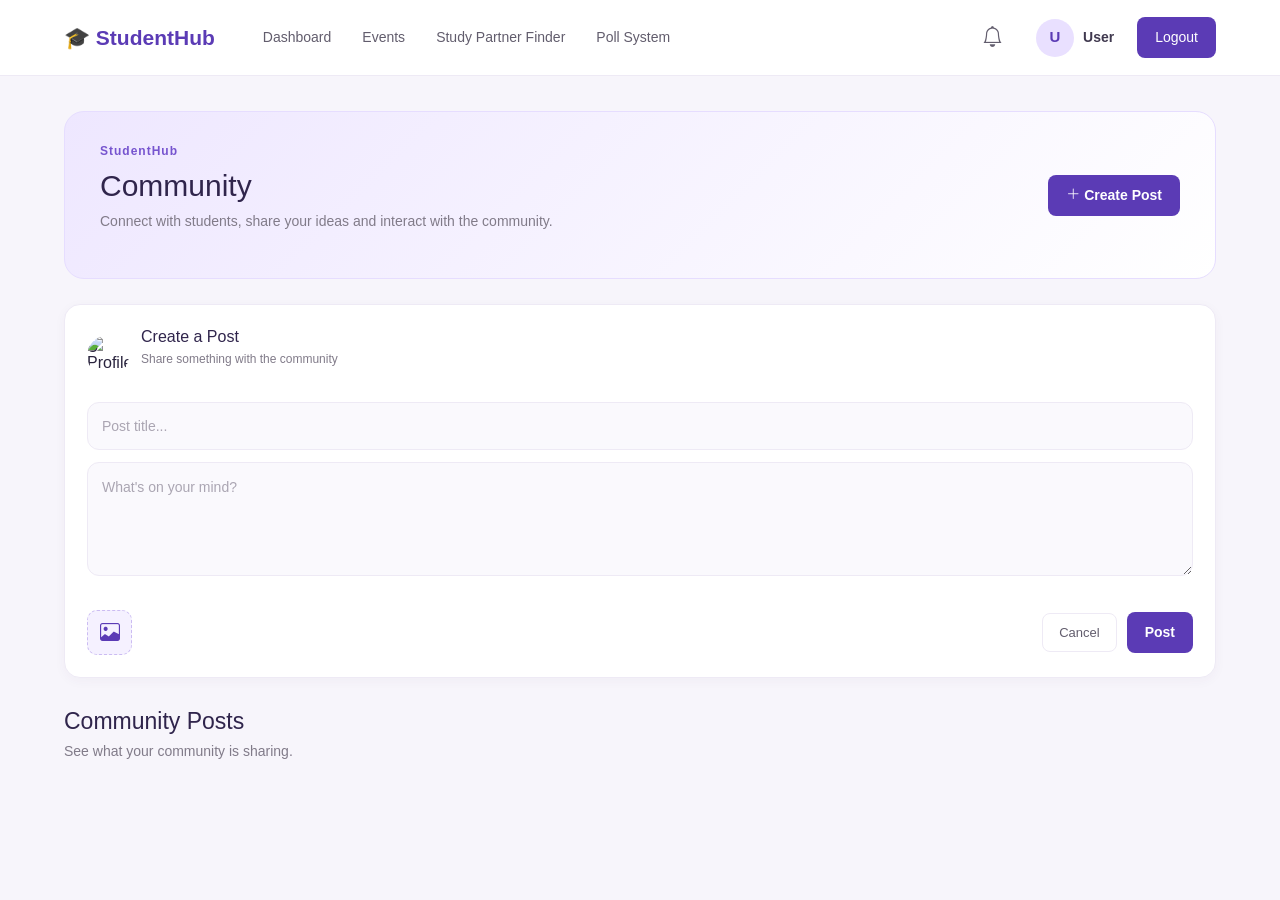
==== community.html @ 992f9b91 "Half done" ====
<!DOCTYPE html>
<html lang="en">

<head>
    <meta charset="UTF-8">

    <meta name="viewport" content="width=device-width, initial-scale=1.0">

    <title>Community Posts</title>

    <!-- Bootstrap -->
    <link href="https://cdn.jsdelivr.net/npm/bootstrap@5.3.3/dist/css/bootstrap.min.css" rel="stylesheet">

    <!-- Bootstrap Icons -->
    <link rel="stylesheet" href="https://cdn.jsdelivr.net/npm/bootstrap-icons@1.11.3/font/bootstrap-icons.min.css">

    <!-- Community CSS -->
    <link rel="stylesheet" href="./css/community.css">
</head>

<body>


    <!-- =====================================================
     NAVBAR
     ===================================================== -->

    <!-- ================= NAVBAR ================= -->

    <nav class="navbar">

        <!-- LOGO -->
        <a href="dashboard.html" class="logo">
            🎓 StudentHub
        </a>


        <!-- NAV LINKS -->
        <div class="nav-links">

            <a href="dashboard.html">
                Dashboard
            </a>

            <a href="event.html">
                Events
            </a>

            <a href="study.html">
                Study Partner Finder
            </a>

            <a href="poll.html">
                Poll System
            </a>

        </div>


        <!-- RIGHT SIDE -->
        <div class="nav-right">

            <!-- =====================================================
     NOTIFICATIONS
===================================================== -->

<div class="notification-wrapper">

    <button
        id="notificationButton"
        class="notification-btn"
        type="button"
        aria-label="Notifications"
    >
        <i class="bi bi-bell"></i>

        <span
            id="notificationBadge"
            class="notification-badge"
            style="display: none;"
        >
            0
        </span>
    </button>


    <!-- NOTIFICATION DROPDOWN -->

    <div
        id="notificationDropdown"
        class="notification-dropdown"
    >

        <div class="notification-header">

            <h5>
                <i class="bi bi-bell me-2"></i>
                Notifications
            </h5>

            <button
                id="markAllNotificationsRead"
                type="button"
            >
                Mark all as read
            </button>

        </div>


        <div
            id="notificationList"
            class="notification-list"
        >

            <div class="notification-empty">
                <i class="bi bi-bell-slash"></i>

                <p>
                    No notifications yet
                </p>
            </div>

        </div>

    </div>

</div>
            <!-- PROFILE MENU -->
            <div class="profile-menu-wrapper">

                <button class="profile-button" id="profileButton" type="button">

                    <div class="profile-picture" id="profilePicture">

                        <span id="profileInitial">
                            U
                        </span>

                        <img id="profilePhotoImg" src="" alt="Profile Picture">

                    </div>

                    <span id="navUserName">
                        User
                    </span>

                </button>


                <!-- PROFILE DROPDOWN -->
                <div class="profile-dropdown" id="profileDropdown">

                    <div class="dropdown-profile">

                        <div class="dropdown-profile-picture" id="dropdownProfilePicture">

                            <span id="dropdownProfileInitial">
                                U
                            </span>

                            <img id="dropdownProfileImg" src="" alt="Profile Picture">

                        </div>


                        <div>

                            <h3 id="dropdownUserName">
                                User
                            </h3>

                            <p id="dropdownUserEmail">
                                user@email.com
                            </p>

                        </div>

                    </div>


                    <div class="dropdown-divider"></div>


                    <button class="profile-menu-item" id="editProfileBtn" type="button">
                        <span>✏️</span>
                        Edit Profile
                    </button>


                    <button class="profile-menu-item" id="changePhotoBtn" type="button">
                        <span>📷</span>
                        Change Profile Picture
                    </button>

                </div>

            </div>


            <!-- HIDDEN IMAGE INPUT -->
            <input type="file" id="profilePhotoInput" accept="image/jpeg,image/jpg,image/png,image/webp" hidden>


            <!-- LOGOUT -->
            <button id="logoutBtn" class="logout-btn" type="button">
                Logout
            </button>

        </div>

    </nav>



    <!-- =====================================================
     MAIN COMMUNITY AREA
     ===================================================== -->

    <main class="community-container">


        <!-- COMMUNITY HEADER -->

        <section class="community-header">

            <div>

                <p class="community-label">
                    StudentHub
                </p>

                <h1 class="community-title">
                    Community
                </h1>

                <p class="community-subtitle">
                    Connect with students, share your ideas and
                    interact with the community.
                </p>

            </div>


            <!-- CREATE POST -->

            <button type="button" class="postBtn" id="createPostBtn">

                <i class="bi bi-plus-lg"></i>

                Create Post

            </button>

        </section>



        <!-- =================================================
         CREATE POST BOX
         ================================================= -->

        <section class="create-post-card" id="createPostCard">

            <div class="create-post-header">

                <div class="post-user-picture">
                    <span class="post-user-initial">U</span>

                    <img class="post-user-image" src="" alt="Profile Picture">
                </div>


                <div>

                    <h3>
                        Create a Post
                    </h3>

                    <p>
                        Share something with the community
                    </p>

                </div>

            </div>


            <!-- POST TEXT -->

            <input type="text" id="postTitle" class="post-title-input" placeholder="Post title..." maxlength="150">

            <textarea id="postText" class="post-textarea" placeholder="What's on your mind?" rows="4"></textarea>

            <!-- IMAGE PREVIEW -->

            <div id="imagePreview" class="images">
            </div>


            <!-- CREATE POST ACTIONS -->

            <div class="create-post-actions">


                <!-- IMAGE UPLOAD -->

                <label for="postImage" class="btn-upload" title="Add image">

                    <i class="bi bi-image"></i>

                </label>

                <input type="file" id="postImage" accept="image/*" hidden>


                <div class="create-post-buttons">

                    <button type="button" class="cancelPostBtn" id="cancelPostBtn">
                        Cancel
                    </button>


                    <button type="button" class="postBtn" id="submitPostBtn">
                        Post
                    </button>

                </div>

            </div>

        </section>



        <!-- =================================================
         COMMUNITY POSTS
         ================================================= -->

        <section class="community-posts-section">


            <!-- SECTION HEADING -->

            <div class="section-heading">

                <div>

                    <h2>
                        Community Posts
                    </h2>

                    <p>
                        See what your community is sharing.
                    </p>

                </div>

            </div>


            <!--
            IMPORTANT:

            Your JavaScript should insert REAL posts here.

            Do NOT put hardcoded posts here.
        -->

            <div id="post">

                <!-- Posts generated dynamically -->

            </div>


        </section>

    </main>



    <!-- =====================================================
     POST TEMPLATE
     =====================================================

     Your JavaScript can use this structure when creating
     every post dynamically.

     IMPORTANT:
     Replace the example values with real database values.
     ===================================================== -->

    <template id="postTemplate">

        <article class="post-card community-post">


            <!-- POST HEADER -->

            <div class="post-header">

                <div class="post-user">

                    <div class="post-user-picture">
                        <span class="post-user-initial">U</span>

                        <img class="post-user-image" src="" alt="Profile Picture">
                    </div>


                    <div class="post-user-info">

                        <h3 class="name-time">
                            User Name
                        </h3>

                        <span class="time">
                            Just now
                        </span>

                    </div>

                </div>


                <!-- POST MENU -->

                <div class="post-menu">

                    <button type="button" class="post-menu-btn" title="Post options">
                        <i class="bi bi-three-dots"></i>
                    </button>

                    <div class="post-menu-dropdown">

                        <button type="button" class="editBtn">
                            <i class="bi bi-pencil"></i>
                            Edit
                        </button>

                        <button type="button" class="deleteBtn">
                            <i class="bi bi-trash"></i>
                            Delete
                        </button>

                    </div>

                </div>

            </div>



            <!-- POST CONTENT -->

            <div class="post-content">

                <p class="post-text">
                    Post content goes here.
                </p>


                <!-- POST IMAGE -->

                <div class="post-image-wrapper">

                    <img class="post-image" src="" alt="Post image">

                </div>

            </div>



            <!-- =================================================
             LIKE / COMMENT COUNTS
             ================================================= -->

            <div class="post-statistics">

                <span class="like-summary">

                    <span class="like-icon">
                        <i class="bi bi-heart-fill"></i>
                    </span>

                    <span class="like-count">
                        0
                    </span>

                    likes

                </span>


                <button type="button" class="comment-count-btn">

                    <span class="comment-count">
                        0
                    </span>

                    comments

                </button>

            </div>



            <!-- =================================================
             LIKE / COMMENT BUTTONS
             ================================================= -->

            <div class="post-actions">


                <!-- LIKE -->

                <button type="button" class="post-action likeBtn">

                    <i class="bi bi-heart"></i>

                    <span>
                        Like
                    </span>

                </button>


                <!-- COMMENT -->

                <button type="button" class="post-action commentBtn">

                    <i class="bi bi-chat"></i>

                    <span>
                        Comment
                    </span>

                </button>


                <!-- SHARE -->

                <button type="button" class="post-action shareBtn">

                    <i class="bi bi-share"></i>

                    <span>
                        Share
                    </span>

                </button>

            </div>



            <!-- =================================================
             COMMENTS SECTION
             ================================================= -->

            <div class="comments-section">


                <!-- COMMENTS -->

                <div class="comments-list">

                    <!--
                    JavaScript should insert real comments here.
                -->

                </div>


                <!-- ADD COMMENT -->

                <div class="comment-input-wrapper">


                    <div class="comment-profile-picture">

                        <span class="comment-user-initial">
                            U
                        </span>

                        <img class="comment-user-image" src="" alt="User">

                    </div>


                    <input type="text" class="comment-input" placeholder="Write a comment...">


                    <button type="button" class="comment-submit" title="Send comment">

                        <i class="bi bi-send-fill"></i>

                    </button>

                </div>

            </div>

        </article>

    </template>



    <!-- =====================================================
     COMMENT TEMPLATE
     ===================================================== -->

    <template id="commentTemplate">

        <div class="comment">


            <div class="comment-profile-picture">

                <span class="comment-user-initial">
                    U
                </span>

                <img class="comment-user-image" src="" alt="User">

            </div>


            <div class="comment-body">

                <div class="comment-content">

                    <strong class="comment-user-name">
                        User Name
                    </strong>

                    <p class="comment-text">
                        Comment text
                    </p>

                </div>


                <div class="comment-meta">

                    <span class="comment-time">
                        Just now
                    </span>




                    <button type="button" class="comment-delete-btn">
                        Delete
                    </button>

                </div>

            </div>

        </div>

    </template>



    <!-- =====================================================
     JAVASCRIPT
     ===================================================== -->
    <script src="https://cdn.jsdelivr.net/npm/@supabase/supabase-js@2"></script>

    <!-- SweetAlert (if you use Swal in community.js) -->
    <script src="https://cdn.jsdelivr.net/npm/sweetalert2@11"></script>

    <script src="./js/community.js"></script>

</body>

</html>
---- css/community.css ----
/* =========================================================
   COMMUNITY CSS
   DASHBOARD THEME
   ========================================================= */

* {
    margin: 0;
    padding: 0;
    box-sizing: border-box;
}

body {
    font-family: Arial, Helvetica, sans-serif;
    background: #f7f5fb;
    color: #29233d;
}


/* =========================================================
   NAVBAR
   ========================================================= */

 /* ================= NAVBAR ================= */

.navbar {
    width: 100%;
    min-height: 76px;

    background: #ffffff;

    border-bottom: 1px solid #eeeaf5;

    display: flex;
    align-items: center;

    padding: 0 5%;

    gap: 35px;

    position: sticky;
    top: 0;

    z-index: 100;
}


/* LOGO */

.logo {
    text-decoration: none;

    color: #5b3bb5;

    font-size: 21px;
    font-weight: 700;

    white-space: nowrap;
}


/* NAV LINKS */

.nav-links {
    display: flex;

    align-items: center;

    gap: 5px;

    flex: 1;
}

.nav-links a {
    text-decoration: none;

    color: #625d6d;

    font-size: 14px;

    padding: 10px 13px;

    border-radius: 8px;

    transition: 0.3s;
}

.nav-links a:hover {
    background: #f0ebff;

    color: #5b3bb5;
}


/* RIGHT SIDE */

.nav-right {
    display: flex;

    align-items: center;

    gap: 15px;
}


/* PROFILE */

.profile {
    display: flex;

    align-items: center;

    gap: 9px;

    color: #40394f;

    font-size: 14px;

    font-weight: 600;
}


/* SMALL PROFILE */

.profile-picture {
    width: 38px;
    height: 38px;

    border-radius: 50%;

    background: #e9e0ff;

    color: #5b3bb5;

    display: flex;

    align-items: center;
    justify-content: center;

    overflow: hidden;

    font-size: 15px;

    font-weight: 700;
}

.profile-picture img {
    width: 100%;
    height: 100%;

    object-fit: cover;
}


/* LOGOUT */

.logout-btn {
    border: none;

    background: #5b3bb5;

    color: white;

    padding: 10px 18px;

    border-radius: 8px;

    font-size: 14px;

    cursor: pointer;

    transition: 0.3s;
}

.logout-btn:hover {
    background: #452b91;
}

.profile-picture {
    width: 38px;
    height: 38px;

    border-radius: 50%;

    background: #e9e0ff;

    color: #5b3bb5;

    display: flex;
    align-items: center;
    justify-content: center;

    overflow: hidden;

    position: relative;

    flex-shrink: 0;

    font-size: 15px;
    font-weight: 700;
}

#profilePhotoImg {
    position: absolute;

    inset: 0;

    width: 100%;
    height: 100%;

    object-fit: cover;

    border-radius: 50%;

    display: none;
}

/* ================= PROFILE MENU ================= */

.profile-menu-wrapper {
    position: relative;
}


/* PROFILE BUTTON */

.profile-button {
    border: none;

    background: transparent;

    display: flex;

    align-items: center;

    gap: 9px;

    cursor: pointer;

    padding: 5px 8px;

    border-radius: 10px;

    color: #40394f;

    font-size: 14px;

    font-weight: 600;

    transition: 0.3s;
}

.profile-button:hover {
    background: #f3efff;
}


/* SMALL PROFILE CIRCLE */

.profile-picture {
    width: 38px;
    height: 38px;

    border-radius: 50%;

    background: #e9e0ff;

    color: #5b3bb5;

    display: flex;

    align-items: center;
    justify-content: center;

    overflow: hidden;

    position: relative;

    flex-shrink: 0;

    font-size: 15px;

    font-weight: 700;
}


#profilePhotoImg {
    position: absolute;

    inset: 0;

    width: 100%;
    height: 100%;

    object-fit: cover;

    border-radius: 50%;

    display: none;
}


.profile-arrow {
    font-size: 16px;

    color: #777;

    margin-left: 2px;
}


/* ================= DROPDOWN ================= */

.profile-dropdown {
    position: absolute;

    top: calc(100% + 12px);

    right: 0;

    width: 280px;

    background: white;

    border: 1px solid #eee8f7;

    border-radius: 16px;

    padding: 15px;

    box-shadow:
        0 15px 40px rgba(48, 37, 76, 0.12);

    display: none;

    z-index: 500;
}


.profile-dropdown.show {
    display: block;
}


/* DROPDOWN USER */

.dropdown-profile {
    display: flex;

    align-items: center;

    gap: 12px;

    padding: 5px;
}


.dropdown-profile h3 {
    color: #30254c;

    font-size: 15px;

    margin-bottom: 4px;
}


.dropdown-profile p {
    color: #888;

    font-size: 12px;
}


/* DROPDOWN IMAGE */

.dropdown-profile-picture {
    width: 52px;
    height: 52px;

    border-radius: 50%;

    background: #5b3bb5;

    color: white;

    display: flex;

    align-items: center;
    justify-content: center;

    overflow: hidden;

    position: relative;

    flex-shrink: 0;

    font-size: 20px;

    font-weight: 700;
}


#dropdownProfileImg {
    position: absolute;

    inset: 0;

    width: 100%;
    height: 100%;

    object-fit: cover;

    display: none;
}


/* DIVIDER */

.dropdown-divider {
    height: 1px;

    background: #eeeaf5;

    margin: 13px 0;
}


/* MENU ITEMS */

.profile-menu-item {
    width: 100%;

    border: none;

    background: transparent;

    padding: 11px 10px;

    border-radius: 9px;

    display: flex;

    align-items: center;

    gap: 11px;

    cursor: pointer;

    color: #4a4358;

    font-size: 13px;

    text-align: left;

    transition: 0.3s;
}


.profile-menu-item:hover {
    background: #f3efff;

    color: #5b3bb5;
}

/* =========================================================
   MAIN CONTAINER
   ========================================================= */

.community-container {
    width: 90%;

    max-width: 1350px;

    margin: auto;

    padding: 35px 0 60px;
}


/* =========================================================
   COMMUNITY HEADER
   ========================================================= */

.community-header {
    background: linear-gradient(
        135deg,
        #eee7ff,
        #ffffff
    );

    border: 1px solid #e6ddff;

    border-radius: 20px;

    padding: 30px 35px;

    display: flex;

    align-items: center;

    justify-content: space-between;

    gap: 20px;

    margin-bottom: 25px;
}

.community-label {
    color: #7654cf;

    font-size: 12px;

    font-weight: 700;

    letter-spacing: 1px;

    margin-bottom: 8px;
}

.community-title {
    font-size: 30px;

    color: #30254c;

    margin-bottom: 7px;
}

.community-subtitle {
    color: #817b89;

    font-size: 14px;

    line-height: 1.5;
}

.post-title-input {
    width: 100%;
    height: 48px;
    border: 1px solid #eeeaf5;
    background: #faf9fd;
    color: #29233d;
    border-radius: 12px;
    padding: 0 14px;
    outline: none;
    font-family: inherit;
    font-size: 14px;
    font-weight: 600;
    margin-bottom: 12px;
    transition: 0.3s;
}

.post-title-input:focus {
    background: #fff;
    border-color: #cbbcf2;
    box-shadow: 0 0 0 3px rgba(91, 59, 181, 0.07);
}

.post-title-input::placeholder {
    color: #aaa5b2;
    font-weight: 400;
}


/* =========================================================
   BUTTONS
   ========================================================= */

.postBtn {
    border: none;

    background: #5b3bb5;

    color: white;

    padding: 10px 18px;

    border-radius: 8px;

    font-size: 14px;

    font-weight: 600;

    cursor: pointer;

    transition: 0.3s;

    white-space: nowrap;
}

.postBtn:hover {
    background: #452b91;

    transform: translateY(-2px);

    box-shadow:
        0 6px 15px rgba(91, 59, 181, 0.18);
}


/* =========================================================
   CREATE POST CARD
   ========================================================= */

.create-post-card {
    background: white;

    border: 1px solid #eeeaf5;

    border-radius: 16px;

    padding: 22px;

    margin-bottom: 30px;

    box-shadow:
        0 3px 12px rgba(70, 50, 100, 0.04);
}


/* CREATE HEADER */

.create-post-header {
    display: flex;

    align-items: center;

    gap: 12px;

    margin-bottom: 18px;
}

.create-post-header h3 {
    color: #30254c;

    font-size: 16px;

    margin-bottom: 4px;
}

.create-post-header p {
    color: #817b89;

    font-size: 12px;
}


/* TEXTAREA */

.post-textarea {
    width: 100%;

    min-height: 110px;

    resize: vertical;

    border: 1px solid #eeeaf5;

    background: #faf9fd;

    color: #29233d;

    border-radius: 12px;

    padding: 14px;

    outline: none;

    font-family: inherit;

    font-size: 14px;

    line-height: 1.5;

    transition: 0.3s;
}

.post-textarea:focus {
    background: white;

    border-color: #cbbcf2;

    box-shadow:
        0 0 0 3px rgba(91, 59, 181, 0.07);
}

.post-textarea::placeholder {
    color: #aaa5b2;
}


/* CREATE ACTIONS */

.create-post-actions {
    display: flex;

    align-items: center;

    justify-content: space-between;

    gap: 15px;

    margin-top: 15px;
}

.create-post-buttons {
    display: flex;

    align-items: center;

    gap: 10px;
}


/* CANCEL */

.cancelPostBtn {
    border: 1px solid #eeeaf5;

    background: white;

    color: #625d6d;

    padding: 9px 16px;

    border-radius: 8px;

    font-size: 13px;

    cursor: pointer;

    transition: 0.3s;
}

.cancelPostBtn:hover {
    background: #f7f5fb;

    color: #30254c;
}


/* =========================================================
   IMAGE UPLOAD
   ========================================================= */

.btn-upload {
    width: 45px;
    height: 45px;

    border-radius: 10px;

    border: 1px dashed #cbbcf2;

    display: flex;

    align-items: center;
    justify-content: center;

    font-size: 20px;

    cursor: pointer;

    background: #f5f1ff;

    color: #5b3bb5;

    transition: 0.3s;
}

.btn-upload:hover {
    background: #eee8ff;

    border-color: #5b3bb5;

    transform: translateY(-2px);
}


/* IMAGE PREVIEW */

.images {
    display: flex;

    flex-wrap: wrap;

    gap: 8px;

    margin-top: 12px;
}

.bg-img {
    width: 55px;

    height: 55px;

    object-fit: cover;

    border-radius: 10px;

    border: 2px solid #eeeaf5;
}

.selectedImg {
    border: 2px solid #5b3bb5;
}


/* =========================================================
   COMMUNITY POSTS
   ========================================================= */

.community-posts-section {
    margin-top: 10px;
}

.section-heading {
    display: flex;

    align-items: center;

    justify-content: space-between;

    margin-bottom: 18px;
}

.section-heading h2 {
    font-size: 23px;

    color: #30254c;

    margin-bottom: 5px;
}

.section-heading p {
    color: #817b89;

    font-size: 14px;
}


/* POSTS GRID */

#post {
    display: grid;

    grid-template-columns:
        repeat(auto-fit, minmax(300px, 1fr));

    gap: 20px;

    width: 100%;
}


/* =========================================================
   POST CARD
   ========================================================= */

.post-card {
    background: white;

    border: 1px solid #eeeaf5;

    border-radius: 16px;

    overflow: hidden;

    color: #29233d;

    box-shadow:
        0 3px 12px rgba(70, 50, 100, 0.04);

    transition:
        transform 0.3s ease,
        box-shadow 0.3s ease,
        border-color 0.3s ease;
}

.post-card:hover {
    transform: translateY(-4px);

    border-color: #d8caff;

    box-shadow:
        0 10px 25px rgba(70, 50, 100, 0.08);
}


/* =========================================================
   POST HEADER
   ========================================================= */

.post-header {
    display: flex;

    align-items: center;

    justify-content: space-between;

    padding: 17px 18px 12px;
}

.post-user {
    display: flex;

    align-items: center;

    gap: 10px;

    min-width: 0;
}


/* POST PROFILE */

.post-profile-picture {
    width: 42px;
    height: 42px;

    border-radius: 50%;

    background: #e9e0ff;

    color: #5b3bb5;

    display: flex;

    align-items: center;
    justify-content: center;

    overflow: hidden;

    position: relative;

    flex-shrink: 0;

    font-size: 15px;

    font-weight: 700;
}

.post-user-image {
    position: absolute;

    inset: 0;

    width: 100%;
    height: 100%;

    object-fit: cover;

    border-radius: 50%;
}


/* USER INFO */

.post-user-info {
    min-width: 0;
}

.name-time {
    color: #30254c;

    font-size: 14px;

    font-weight: 700;

    white-space: nowrap;

    overflow: hidden;

    text-overflow: ellipsis;

    margin-bottom: 3px;
}

.time {
    color: #817b89;

    font-size: 11px;
}


/* =========================================================
   POST MENU
   ========================================================= */

.post-menu {
    position: relative;
}

.post-menu-btn {
    width: 34px;
    height: 34px;

    border: none;

    border-radius: 8px;

    background: transparent;

    color: #817b89;

    cursor: pointer;

    font-size: 17px;

    transition: 0.3s;
}

.post-menu-btn:hover {
    background: #f3efff;

    color: #5b3bb5;
}

.post-menu-dropdown {
    display: none;

    position: absolute;

    top: 38px;

    right: 0;

    min-width: 130px;

    background: white;

    border: 1px solid #eeeaf5;

    border-radius: 10px;

    padding: 6px;

    box-shadow:
        0 10px 30px rgba(48, 37, 76, 0.12);

    z-index: 50;
}

.post-menu:hover .post-menu-dropdown {
    display: block;
}


/* =========================================================
   EDIT BUTTON
   ========================================================= */

.editBtn {
    width: 100%;

    border: none;

    background: transparent;

    color: #5b3bb5;

    padding: 9px 10px;

    border-radius: 7px;

    text-align: left;

    font-size: 12px;

    cursor: pointer;

    transition: 0.3s;
}

.editBtn:hover {
    background: #f3efff;

    color: #5b3bb5;

    transform: none;

    box-shadow: none;
}


/* =========================================================
   DELETE BUTTON
   ========================================================= */

.deleteBtn {
    width: 100%;

    border: none;

    background: transparent;

    color: #dc3545;

    padding: 9px 10px;

    border-radius: 7px;

    text-align: left;

    font-size: 12px;

    cursor: pointer;

    transition: 0.3s;
}

.deleteBtn:hover {
    background: #fff1f2;

    color: #dc3545;

    border: none;
}


/* =========================================================
   POST CONTENT
   ========================================================= */

.post-content {
    padding: 5px 18px 15px;
}

.post-text {
    color: #4f4a59;

    font-size: 14px;

    line-height: 1.65;

    white-space: pre-wrap;

    word-break: break-word;

    margin-bottom: 12px;
}


/* =========================================================
   POST IMAGE
   ========================================================= */

.post-image-wrapper {
    width: 100%;

    border-radius: 12px;

    overflow: hidden;

    background: #f7f5fb;
}

.post-image {
    width: 100%;

    max-height: 400px;

    object-fit: cover;

    display: block;
}


/* =========================================================
   POST STATISTICS
   ========================================================= */

.post-statistics {
    display: flex;

    align-items: center;

    justify-content: space-between;

    padding: 9px 18px;

    border-top: 1px solid #f0edf5;

    color: #817b89;

    font-size: 12px;
}

.like-summary {
    display: flex;

    align-items: center;

    gap: 5px;
}

.like-icon {
    width: 20px;
    height: 20px;

    border-radius: 50%;

    background: #eee8ff;

    color: #5b3bb5;

    display: flex;

    align-items: center;
    justify-content: center;

    font-size: 9px;
}

.comment-count-btn {
    border: none;

    background: transparent;

    color: #817b89;

    font-size: 12px;

    cursor: pointer;
}

.comment-count-btn:hover {
    color: #5b3bb5;
}


/* =========================================================
   POST ACTIONS
   ========================================================= */

.post-actions {
    display: grid;

    grid-template-columns:
        repeat(3, 1fr);

    border-top: 1px solid #eeeaf5;

    border-bottom: 1px solid #eeeaf5;
}

.post-action {
    border: none;

    background: white;

    color: #625d6d;

    padding: 12px 8px;

    display: flex;

    align-items: center;
    justify-content: center;

    gap: 7px;

    font-size: 13px;

    cursor: pointer;

    transition: 0.3s;
}

.post-action:hover {
    background: #f8f6fd;

    color: #5b3bb5;
}


/* LIKED STATE */

.post-action.likeBtn.liked {
    color: #5b3bb5;

    font-weight: 600;
}

.post-action.likeBtn.liked i {
    color: #5b3bb5;
}


/* =========================================================
   COMMENTS
   ========================================================= */

.comments-section {
    background: #faf9fd;

    padding: 14px 18px 16px;
}


/* COMMENTS LIST */

.comments-list {
    display: flex;

    flex-direction: column;

    gap: 12px;

    margin-bottom: 14px;
}


/* SINGLE COMMENT */

.comment {
    display: flex;

    align-items: flex-start;

    gap: 9px;
}

.comment-profile-picture {
    width: 32px;
    height: 32px;

    border-radius: 50%;

    background: #e9e0ff;

    color: #5b3bb5;

    display: flex;

    align-items: center;
    justify-content: center;

    overflow: hidden;

    position: relative;

    flex-shrink: 0;

    font-size: 12px;

    font-weight: 700;
}

.comment-user-image {
    position: absolute;

    inset: 0;

    width: 100%;
    height: 100%;

    object-fit: cover;

    border-radius: 50%;
}


/* COMMENT BODY */

.comment-body {
    min-width: 0;

    flex: 1;
}

.comment-content {
    background: white;

    border: 1px solid #eeeaf5;

    border-radius: 10px;

    padding: 9px 11px;
}

.comment-user-name {
    color: #30254c;

    font-size: 12px;

    display: block;

    margin-bottom: 3px;
}

.comment-text {
    color: #625d6d;

    font-size: 12px;

    line-height: 1.5;

    word-break: break-word;
}


/* COMMENT META */

.comment-meta {
    display: flex;

    align-items: center;

    gap: 12px;

    padding: 4px 8px;

    color: #938d9c;

    font-size: 10px;
}

.comment-like-btn,
.comment-delete-btn {
    border: none;

    background: transparent;

    color: #817b89;

    font-size: 10px;

    cursor: pointer;

    padding: 0;
}

.comment-like-btn:hover {
    color: #5b3bb5;
}

.comment-delete-btn:hover {
    color: #dc3545;
}


/* =========================================================
   COMMENT INPUT
   ========================================================= */

.comment-input-wrapper {
    display: flex;

    align-items: center;

    gap: 8px;
}

.comment-input-wrapper .comment-profile-picture {
    width: 32px;
    height: 32px;
}

.comment-input {
    flex: 1;

    min-width: 0;

    height: 38px;

    border: 1px solid #eeeaf5;

    border-radius: 20px;

    background: white;

    padding: 0 14px;

    outline: none;

    color: #29233d;

    font-family: inherit;

    font-size: 12px;

    transition: 0.3s;
}

.comment-input:focus {
    border-color: #cbbcf2;

    box-shadow:
        0 0 0 3px rgba(91, 59, 181, 0.06);
}

.comment-input::placeholder {
    color: #aaa5b2;
}


/* SEND COMMENT */

.comment-submit {
    width: 36px;
    height: 36px;

    border: none;

    border-radius: 50%;

    background: #5b3bb5;

    color: white;

    display: flex;

    align-items: center;
    justify-content: center;

    cursor: pointer;

    font-size: 12px;

    flex-shrink: 0;

    transition: 0.3s;
}

.comment-submit:hover {
    background: #452b91;

    transform: scale(1.05);
}


/* =========================================================
   HIDDEN
   ========================================================= */

.hidden {
    display: none !important;
}


/* =========================================================
   RESPONSIVE - TABLET
   ========================================================= */

@media (max-width: 1100px) {

    .navbar {
        flex-wrap: wrap;

        padding: 15px 4%;
    }

    .nav-links {
        order: 3;

        width: 100%;

        overflow-x: auto;
    }

    .nav-links a {
        white-space: nowrap;
    }

    .community-container {
        width: 92%;
    }

    #post {
        grid-template-columns:
            repeat(2, minmax(280px, 1fr));
    }
}


/* =========================================================
   RESPONSIVE - MOBILE
   ========================================================= */

@media (max-width: 750px) {

    .navbar {
        gap: 12px;
    }

    .nav-right {
        margin-left: auto;
    }

    .profile-button > span:not(.profile-arrow) {
        display: none;
    }

    .community-container {
        width: 94%;

        padding-top: 25px;
    }

    .community-header {
        padding: 25px;

        align-items: flex-start;

        flex-direction: column;
    }

    .community-title {
        font-size: 26px;
    }

    #post {
        grid-template-columns: 1fr;

        gap: 16px;
    }

    .profile-dropdown {
        right: -5px;

        width: 260px;
    }
}


/* =========================================================
   RESPONSIVE - SMALL MOBILE
   ========================================================= */

@media (max-width: 500px) {

    .navbar {
        min-height: 68px;

        padding: 10px 4%;
    }

    .navbar-brand {
        font-size: 18px;
    }

    .nav-links {
        gap: 2px;
    }

    .nav-links a {
        font-size: 12px;

        padding: 8px 9px;
    }

    .notification-btn {
        width: 35px;
        height: 35px;
    }

    .profile-picture {
        width: 35px;
        height: 35px;
    }

    .community-container {
        width: 94%;

        padding: 20px 0 40px;
    }

    .community-header {
        border-radius: 16px;

        padding: 22px;

        margin-bottom: 18px;
    }

    .community-title {
        font-size: 24px;
    }

    .community-subtitle {
        font-size: 13px;
    }

    .create-post-card {
        padding: 17px;

        border-radius: 14px;
    }

    .create-post-actions {
        align-items: flex-end;
    }

    .post-card {
        border-radius: 14px;
    }

    .post-header {
        padding: 14px;
    }

    .post-content {
        padding: 5px 14px 13px;
    }

    .post-statistics {
        padding: 8px 14px;
    }

    .post-action {
        padding: 11px 5px;

        font-size: 12px;
    }

    .comments-section {
        padding: 12px 14px 14px;
    }

    .profile-dropdown {
        width: 245px;
    }
}


/* =========================================================
   VERY SMALL MOBILE
   ========================================================= */

@media (max-width: 380px) {

    .navbar-brand {
        font-size: 16px;
    }

    .nav-links a {
        font-size: 11px;

        padding: 7px;
    }

    .community-title {
        font-size: 22px;
    }

    .post-action span {
        display: none;
    }

    .post-action {
        font-size: 16px;
    }

    .create-post-buttons {
        gap: 6px;
    }

    .cancelPostBtn,
    .postBtn {
        padding: 8px 12px;
    }

    .profile-dropdown {
        width: 230px;
    }
}

/* =========================================
   POST CARD PROFILE IMAGE
   Keep comments unchanged
========================================= */

.post-card .post-user-picture {
    width: 42px;
    height: 42px;
    min-width: 42px;
    min-height: 42px;
    border-radius: 50%;
    overflow: hidden;
    position: relative;
    display: flex;
    align-items: center;
    justify-content: center;
}

.post-card .post-user-picture .post-user-initial,
.post-card .post-user-picture .post-user-image {
    width: 100%;
    height: 100%;
    border-radius: 50%;
    object-fit: cover;
}

.post-card .post-user-picture .post-user-initial {
    display: flex;
    align-items: center;
    justify-content: center;
}

.create-post-card .post-user-picture {
    width: 42px;
    height: 42px;
    min-width: 42px;
    min-height: 42px;
    border-radius: 50%;
    overflow: hidden;
    position: relative;
    display: flex;
    align-items: center;
    justify-content: center;
}

.create-post-card .post-user-picture .post-user-initial,
.create-post-card .post-user-picture .post-user-image {
    width: 100%;
    height: 100%;
    border-radius: 50%;
    object-fit: cover;
}

/* =========================================================
   NOTIFICATIONS
========================================================= */

.notification-wrapper {
    position: relative;
}


.notification-btn {
    width: 40px;
    height: 40px;

    border: none;

    background: transparent;

    color: #625d6d;

    border-radius: 10px;

    display: flex;

    align-items: center;

    justify-content: center;

    cursor: pointer;

    font-size: 20px;

    position: relative;

    transition: 0.3s;
}


.notification-btn:hover {
    background: #f3efff;
    color: #5b3bb5;
}


.notification-badge {
    position: absolute;

    top: 1px;
    right: 0px;

    min-width: 18px;
    height: 18px;

    padding: 0 5px;

    border-radius: 20px;

    background: #dc3545;

    color: white;

    font-size: 10px;

    font-weight: 700;

    display: flex;

    align-items: center;

    justify-content: center;

    border: 2px solid white;
}


.notification-dropdown {
    position: absolute;

    top: calc(100% + 12px);

    right: 0;

    width: 360px;

    max-height: 500px;

    background: white;

    border: 1px solid #eee8f7;

    border-radius: 16px;

    box-shadow:
        0 15px 40px rgba(48, 37, 76, 0.14);

    display: none;

    overflow: hidden;

    z-index: 600;
}


.notification-dropdown.show {
    display: block;
}


.notification-header {
    padding: 16px;

    border-bottom: 1px solid #eeeaf5;

    display: flex;

    align-items: center;

    justify-content: space-between;

    gap: 10px;
}


.notification-header h3 {
    margin: 0;

    color: #30254c;

    font-size: 16px;
}


.notification-header span {
    display: block;

    color: #938d9c;

    font-size: 11px;

    margin-top: 3px;
}


#markAllReadBtn {
    border: none;

    background: transparent;

    color: #5b3bb5;

    font-size: 11px;

    font-weight: 600;

    cursor: pointer;
}


#markAllReadBtn:hover {
    text-decoration: underline;
}


.notification-list {
    max-height: 420px;

    overflow-y: auto;
}


.notification-item {
    width: 100%;

    border: none;

    border-bottom: 1px solid #f1eef6;

    background: white;

    padding: 14px 16px;

    display: flex;

    gap: 12px;

    text-align: left;

    cursor: pointer;

    transition: 0.25s;
}


.notification-item:hover {
    background: #faf8ff;
}


.notification-item.unread {
    background: #f7f3ff;
}


.notification-icon {
    width: 36px;

    height: 36px;

    border-radius: 50%;

    flex-shrink: 0;

    background: #eee8ff;

    color: #5b3bb5;

    display: flex;

    align-items: center;

    justify-content: center;

    font-size: 15px;
}


.notification-content {
    min-width: 0;

    flex: 1;
}


.notification-message {
    color: #40394f;

    font-size: 13px;

    line-height: 1.4;

    margin: 0;
}


.notification-time {
    color: #9993a2;

    font-size: 10px;

    margin-top: 4px;
}


.notification-dot {
    width: 7px;

    height: 7px;

    border-radius: 50%;

    background: #5b3bb5;

    flex-shrink: 0;

    margin-top: 6px;
}


.notification-empty {
    padding: 45px 20px;

    text-align: center;

    color: #938d9c;
}


.notification-empty i {
    display: block;

    font-size: 30px;

    color: #cbbcf2;

    margin-bottom: 10px;
}


.notification-empty p {
    font-size: 13px;

    margin: 0;
}


.notification-loading {
    padding: 35px;

    text-align: center;

    color: #938d9c;

    font-size: 12px;
}


.hidden {
    display: none !important;
}


@media (max-width: 500px) {

    .notification-dropdown {
        position: fixed;

        top: 68px;

        left: 4%;

        right: 4%;

        width: auto;

        max-height: calc(100vh - 85px);
    }

}

/* =====================================================
   NOTIFICATIONS
===================================================== */

.notification-wrapper {
    position: relative;
    display: inline-flex;
    align-items: center;
}


/* ---------- BUTTON ---------- */

.notification-btn {
    position: relative;

    width: 42px;
    height: 42px;

    border: none;
    background: transparent;

    display: flex;
    align-items: center;
    justify-content: center;

    cursor: pointer;

    border-radius: 50%;

    transition: 0.2s ease;
}


.notification-btn:hover {
    background: rgba(0, 0, 0, 0.06);
}


.notification-btn i {
    font-size: 21px;
}


/* ---------- BADGE ---------- */

.notification-badge {
    position: absolute;

    top: -2px;
    right: -2px;

    min-width: 19px;
    height: 19px;

    padding: 0 5px;

    border-radius: 50px;

    background: #dc3545;
    color: white;

    font-size: 11px;
    font-weight: 700;

    display: flex;
    align-items: center;
    justify-content: center;

    border: 2px solid white;
}


/* ---------- DROPDOWN ---------- */

.notification-dropdown {
    position: absolute;

    top: calc(100% + 12px);
    right: 0;

    width: 370px;
    max-width: calc(100vw - 30px);

    background: white;

    border-radius: 16px;

    box-shadow:
        0 10px 40px rgba(0, 0, 0, 0.15);

    overflow: hidden;

    display: none;

    z-index: 9999;
}


.notification-dropdown.show {
    display: block;
}


/* ---------- HEADER ---------- */

.notification-header {
    padding: 15px 17px;

    display: flex;

    align-items: center;

    justify-content: space-between;

    border-bottom: 1px solid #eee;
}


.notification-header h5 {
    margin: 0;

    font-size: 16px;

    font-weight: 700;
}


.notification-header button {
    border: none;

    background: transparent;

    color: #6c63ff;

    font-size: 12px;

    cursor: pointer;
}


/* ---------- LIST ---------- */

.notification-list {
    max-height: 420px;

    overflow-y: auto;
}


/* ---------- ITEM ---------- */

.notification-item {
    position: relative;

    display: flex;

    gap: 12px;

    padding: 13px 16px;

    cursor: pointer;

    border-bottom: 1px solid #f0f0f0;

    transition: 0.2s ease;
}


.notification-item:hover {
    background: #f8f8ff;
}


.notification-item.unread {
    background: #f1f0ff;
}


.notification-item.unread:hover {
    background: #eae8ff;
}


/* ---------- ICON ---------- */

.notification-icon {
    width: 38px;
    height: 38px;

    flex-shrink: 0;

    border-radius: 50%;

    display: flex;

    align-items: center;
    justify-content: center;

    background: #eeeaff;

    color: #6c63ff;

    font-size: 17px;
}


/* ---------- CONTENT ---------- */

.notification-content {
    flex: 1;

    min-width: 0;
}


.notification-message {
    margin: 0;

    font-size: 13px;

    line-height: 1.45;

    color: #333;
}


.notification-time {
    margin-top: 4px;

    font-size: 11px;

    color: #888;
}


/* ---------- UNREAD DOT ---------- */

.notification-unread-dot {
    width: 8px;
    height: 8px;

    border-radius: 50%;

    background: #6c63ff;

    margin-top: 5px;

    flex-shrink: 0;
}


/* ---------- EMPTY ---------- */

.notification-empty {
    min-height: 180px;

    display: flex;

    flex-direction: column;

    align-items: center;

    justify-content: center;

    color: #999;
}


.notification-empty i {
    font-size: 35px;

    margin-bottom: 10px;
}


.notification-empty p {
    margin: 0;

    font-size: 13px;
}


/* ---------- MOBILE ---------- */

@media (max-width: 576px) {

    .notification-dropdown {
        position: fixed;

        top: 70px;

        left: 15px;
        right: 15px;

        width: auto;

        max-width: none;
    }

}
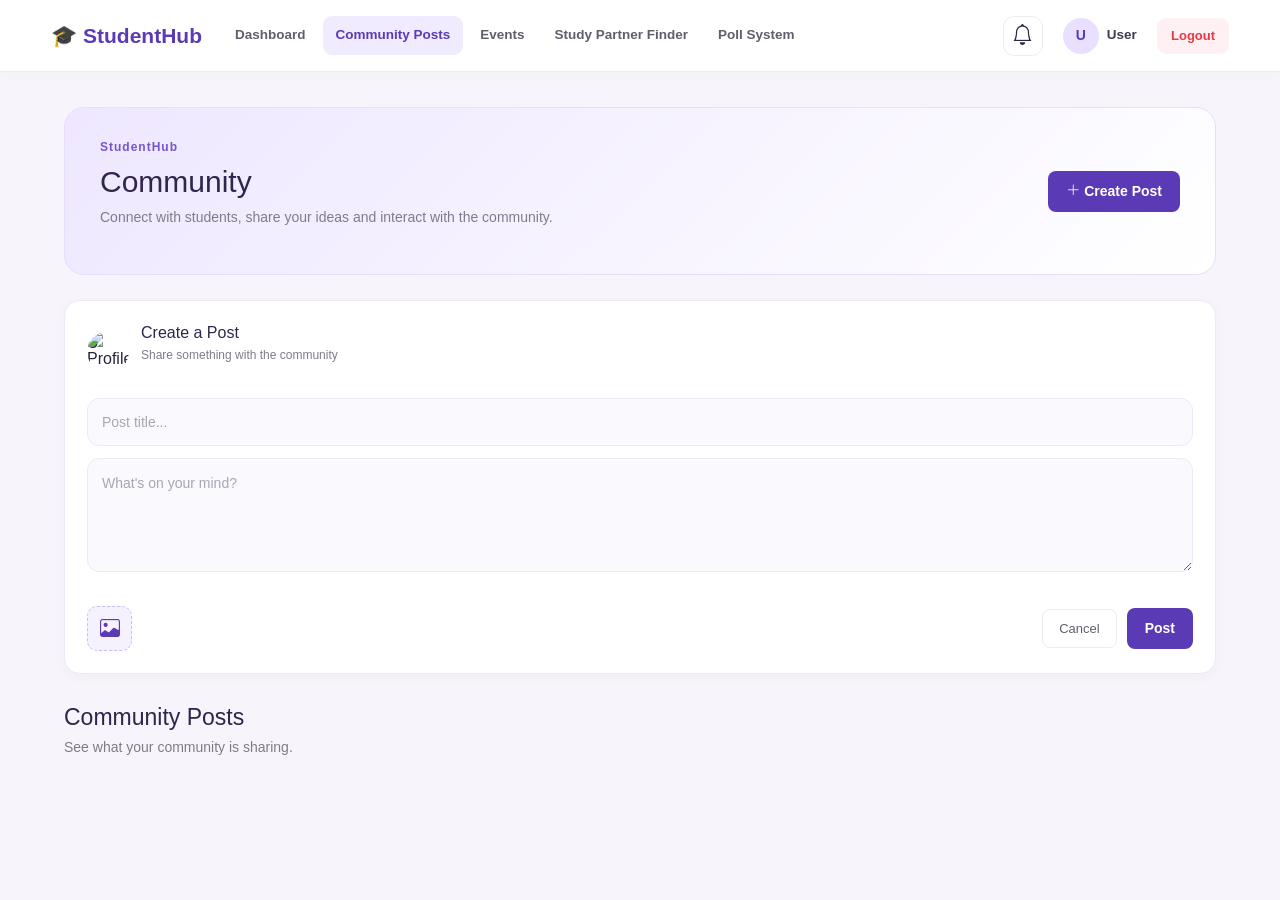
==== commit 9c82132b: "on the way" ====
--- a/community.html
+++ b/community.html
@@ -16,6 +16,9 @@
 
     <!-- Community CSS -->
     <link rel="stylesheet" href="./css/community.css">
+
+    <!-- Notifications CSS -->
+    <link rel="stylesheet" href="./css/notifications.css">
 </head>
 
 <body>
@@ -40,6 +43,10 @@
 
             <a href="dashboard.html">
                 Dashboard
+            </a>
+
+            <a href="community.html" class="active">
+                Community Posts
             </a>
 
             <a href="event.html">
@@ -676,6 +683,11 @@
     <!-- SweetAlert (if you use Swal in community.js) -->
     <script src="https://cdn.jsdelivr.net/npm/sweetalert2@11"></script>
 
+    <!-- GSAP CDN -->
+    <script src="https://cdnjs.cloudflare.com/ajax/libs/gsap/3.12.5/gsap.min.js"></script>
+
+    <script src="./js/animations.js"></script>
+    <script src="./js/notifications.js"></script>
     <script src="./js/community.js"></script>
 
 </body>
--- a/css/notifications.css
+++ b/css/notifications.css
@@ -0,0 +1,537 @@
+/* =========================================================
+   UNIVERSAL NOTIFICATIONS & RESPONSIVE NAVBAR - STUDENTHUB
+   Applies consistent styling, responsiveness and layout across all pages
+   ========================================================= */
+
+:root {
+    --notif-primary: #5b3bb5;
+    --notif-primary-light: #f0ebff;
+    --notif-primary-hover: #4a2fa0;
+    --notif-text-dark: #29233d;
+    --notif-text-muted: #746d82;
+    --notif-border: #eeeaf5;
+    --notif-bg-unread: #f7f4ff;
+    --notif-danger: #dc3545;
+    --notif-success: #198754;
+    --notif-warning: #ffc107;
+    --notif-info: #0dcaf0;
+    --notif-shadow: 0 12px 36px rgba(91, 59, 181, 0.14), 0 4px 12px rgba(0, 0, 0, 0.05);
+}
+
+/* ================= UNIVERSAL NAVBAR POLISH ================= */
+.navbar {
+    position: sticky;
+    top: 0;
+    z-index: 1000;
+    background: #ffffff;
+    border-bottom: 1px solid #eeeaf5;
+    display: flex;
+    align-items: center;
+    justify-content: space-between;
+    padding: 0 4%;
+    min-height: 72px;
+    gap: 20px;
+    box-shadow: 0 2px 10px rgba(91, 59, 181, 0.03);
+}
+
+.logo {
+    text-decoration: none;
+    color: #5b3bb5;
+    font-size: 21px;
+    font-weight: 700;
+    white-space: nowrap;
+    display: flex;
+    align-items: center;
+    gap: 6px;
+    flex-shrink: 0;
+}
+
+.nav-links {
+    display: flex;
+    align-items: center;
+    gap: 4px;
+    flex: 1;
+    overflow-x: auto;
+    scrollbar-width: none;
+    -webkit-overflow-scrolling: touch;
+}
+
+.nav-links::-webkit-scrollbar {
+    display: none;
+}
+
+.nav-links a {
+    text-decoration: none;
+    color: #625d6d;
+    font-size: 13.5px;
+    font-weight: 600;
+    padding: 9px 13px;
+    border-radius: 9px;
+    white-space: nowrap;
+    transition: all 0.2s ease;
+    display: inline-flex;
+    align-items: center;
+    gap: 5px;
+}
+
+.nav-links a:hover,
+.nav-links a.active {
+    background: var(--notif-primary-light);
+    color: var(--notif-primary);
+}
+
+.nav-right {
+    display: flex;
+    align-items: center;
+    gap: 12px;
+    flex-shrink: 0;
+}
+
+/* Logout button style */
+.logout-btn {
+    border: none;
+    background: #fff0f3;
+    color: #e63946;
+    padding: 8px 14px;
+    border-radius: 9px;
+    font-size: 13px;
+    font-weight: 600;
+    cursor: pointer;
+    transition: all 0.2s ease;
+    display: inline-flex;
+    align-items: center;
+    gap: 4px;
+}
+
+.logout-btn:hover {
+    background: #e63946;
+    color: #ffffff;
+}
+
+/* Profile button in navbar */
+.profile-menu-wrapper {
+    position: relative;
+}
+
+.profile-button {
+    border: none;
+    background: transparent;
+    display: flex;
+    align-items: center;
+    gap: 8px;
+    cursor: pointer;
+    padding: 4px 8px;
+    border-radius: 10px;
+    color: #40394f;
+    font-size: 13.5px;
+    font-weight: 600;
+    transition: background 0.2s;
+}
+
+.profile-button:hover {
+    background: #f3efff;
+}
+
+.profile-picture {
+    width: 36px;
+    height: 36px;
+    border-radius: 50%;
+    background: #e9e0ff;
+    color: #5b3bb5;
+    display: flex;
+    align-items: center;
+    justify-content: center;
+    overflow: hidden;
+    position: relative;
+    flex-shrink: 0;
+    font-size: 14px;
+    font-weight: 700;
+}
+
+.profile-picture img {
+    width: 100%;
+    height: 100%;
+    object-fit: cover;
+}
+
+/* ================= WRAPPER & BELL BUTTON ================= */
+.notification-wrapper {
+    position: relative;
+    display: inline-flex;
+    align-items: center;
+    justify-content: center;
+}
+
+.notification-btn {
+    position: relative;
+    width: 40px;
+    height: 40px;
+    border-radius: 11px;
+    border: 1px solid var(--notif-border);
+    background: #ffffff;
+    color: var(--notif-text-dark);
+    display: inline-flex;
+    align-items: center;
+    justify-content: center;
+    cursor: pointer;
+    transition: all 0.25s cubic-bezier(0.16, 1, 0.3, 1);
+    font-size: 18px;
+    padding: 0;
+    outline: none;
+}
+
+.notification-btn:hover {
+    background: var(--notif-primary-light);
+    color: var(--notif-primary);
+    border-color: #dcd3f5;
+    transform: translateY(-1px);
+    box-shadow: 0 4px 14px rgba(91, 59, 181, 0.12);
+}
+
+.notification-btn:active {
+    transform: translateY(0) scale(0.96);
+}
+
+/* ================= BADGE COUNTER ================= */
+.notification-badge {
+    position: absolute;
+    top: -4px;
+    right: -4px;
+    min-width: 20px;
+    height: 20px;
+    padding: 0 6px;
+    border-radius: 10px;
+    background: #e63946;
+    color: #ffffff;
+    font-size: 11px;
+    font-weight: 700;
+    line-height: 20px;
+    display: none;
+    align-items: center;
+    justify-content: center;
+    border: 2px solid #ffffff;
+    box-shadow: 0 2px 6px rgba(230, 57, 70, 0.4);
+    pointer-events: none;
+    z-index: 2;
+}
+
+.notification-badge.active {
+    display: flex;
+}
+
+/* ================= DROPDOWN CONTAINER ================= */
+.notification-dropdown {
+    position: absolute;
+    top: calc(100% + 10px);
+    right: 0;
+    width: 360px;
+    max-width: 90vw;
+    background: #ffffff;
+    border: 1px solid var(--notif-border);
+    border-radius: 16px;
+    box-shadow: var(--notif-shadow);
+    display: none;
+    flex-direction: column;
+    z-index: 1100;
+    overflow: hidden;
+    transform-origin: top right;
+}
+
+.notification-dropdown.show {
+    display: flex;
+}
+
+/* ================= DROPDOWN HEADER ================= */
+.notification-header {
+    display: flex;
+    align-items: center;
+    justify-content: space-between;
+    padding: 16px 20px;
+    border-bottom: 1px solid var(--notif-border);
+    background: #ffffff;
+}
+
+.notification-header-title {
+    display: flex;
+    align-items: center;
+    gap: 8px;
+}
+
+.notification-header-title h5,
+.notification-header-title h3 {
+    margin: 0;
+    font-size: 16px;
+    font-weight: 700;
+    color: var(--notif-text-dark);
+}
+
+.notification-header-title i {
+    color: var(--notif-primary);
+    font-size: 16px;
+}
+
+.notification-mark-all-btn {
+    border: none;
+    background: transparent;
+    color: var(--notif-primary);
+    font-size: 12.5px;
+    font-weight: 600;
+    cursor: pointer;
+    padding: 4px 8px;
+    border-radius: 6px;
+    transition: background 0.2s, color 0.2s;
+}
+
+.notification-mark-all-btn:hover {
+    background: var(--notif-primary-light);
+    color: var(--notif-primary-hover);
+}
+
+/* ================= NOTIFICATION LIST ================= */
+.notification-list {
+    max-height: 380px;
+    overflow-y: auto;
+    scrollbar-width: thin;
+    scrollbar-color: #d1c8ea #f7f5fb;
+}
+
+.notification-list::-webkit-scrollbar {
+    width: 6px;
+}
+
+.notification-list::-webkit-scrollbar-track {
+    background: #f7f5fb;
+}
+
+.notification-list::-webkit-scrollbar-thumb {
+    background: #d1c8ea;
+    border-radius: 3px;
+}
+
+/* ================= NOTIFICATION ITEM ================= */
+.notification-item {
+    display: flex;
+    align-items: flex-start;
+    gap: 12px;
+    padding: 14px 18px;
+    border-bottom: 1px solid #f2eff8;
+    background: #ffffff;
+    cursor: pointer;
+    transition: background 0.2s ease;
+    text-decoration: none;
+    color: inherit;
+    position: relative;
+}
+
+.notification-item:last-child {
+    border-bottom: none;
+}
+
+.notification-item:hover {
+    background: #fbf9ff;
+}
+
+.notification-item.unread {
+    background: var(--notif-bg-unread);
+}
+
+.notification-item.unread:hover {
+    background: #f0eaff;
+}
+
+/* ================= ICON IN ITEM ================= */
+.notification-icon-box {
+    width: 36px;
+    height: 36px;
+    border-radius: 10px;
+    display: flex;
+    align-items: center;
+    justify-content: center;
+    flex-shrink: 0;
+    font-size: 16px;
+}
+
+.notification-icon-box.like {
+    background: #ffe3e8;
+    color: #e63946;
+}
+
+.notification-icon-box.comment {
+    background: #e0f2fe;
+    color: #0284c7;
+}
+
+.notification-icon-box.event_join,
+.notification-icon-box.event {
+    background: #e0f8ea;
+    color: #16a34a;
+}
+
+.notification-icon-box.announcement {
+    background: #fef3c7;
+    color: #d97706;
+}
+
+.notification-icon-box.admin {
+    background: #f3e8ff;
+    color: #7e22ce;
+}
+
+.notification-icon-box.default {
+    background: var(--notif-primary-light);
+    color: var(--notif-primary);
+}
+
+/* ================= CONTENT IN ITEM ================= */
+.notification-content {
+    flex: 1;
+    min-width: 0;
+}
+
+.notification-message {
+    font-size: 13.5px;
+    font-weight: 500;
+    color: var(--notif-text-dark);
+    line-height: 1.35;
+    margin: 0 0 4px 0;
+    word-break: break-word;
+}
+
+.notification-item.unread .notification-message {
+    font-weight: 600;
+}
+
+.notification-time {
+    font-size: 11.5px;
+    color: var(--notif-text-muted);
+}
+
+/* ================= UNREAD DOT ================= */
+.notification-unread-dot {
+    width: 8px;
+    height: 8px;
+    border-radius: 50%;
+    background: var(--notif-primary);
+    margin-top: 6px;
+    flex-shrink: 0;
+    box-shadow: 0 0 6px rgba(91, 59, 181, 0.4);
+}
+
+/* ================= EMPTY STATE ================= */
+.notification-empty {
+    padding: 36px 20px;
+    text-align: center;
+    color: var(--notif-text-muted);
+}
+
+.notification-empty i {
+    font-size: 32px;
+    color: #bbb3d2;
+    display: block;
+    margin-bottom: 8px;
+}
+
+.notification-empty p {
+    font-size: 13.5px;
+    margin: 0;
+    color: var(--notif-text-muted);
+}
+
+/* ================= LOADING SPINNER ================= */
+.notification-loading {
+    padding: 30px;
+    text-align: center;
+    color: var(--notif-text-muted);
+    font-size: 13px;
+    display: flex;
+    align-items: center;
+    justify-content: center;
+    gap: 8px;
+}
+
+/* ================= ADMIN NAVBAR BADGE ================= */
+.nav-admin-link {
+    display: inline-flex;
+    align-items: center;
+    gap: 6px;
+    padding: 7px 14px !important;
+    background: linear-gradient(135deg, #5b3bb5, #7a54e8);
+    color: #ffffff !important;
+    border-radius: 10px !important;
+    font-weight: 600 !important;
+    font-size: 13px !important;
+    box-shadow: 0 4px 12px rgba(91, 59, 181, 0.25);
+    transition: all 0.25s ease !important;
+    white-space: nowrap;
+}
+
+.nav-admin-link:hover {
+    background: linear-gradient(135deg, #4b2ea5, #6a44d8) !important;
+    transform: translateY(-1px);
+    box-shadow: 0 6px 16px rgba(91, 59, 181, 0.35);
+    color: #ffffff !important;
+}
+
+/* ================= FULL RESPONSIVE NAVBAR OVERRIDES ================= */
+@media (max-width: 992px) {
+    .navbar {
+        flex-wrap: wrap;
+        padding: 12px 4%;
+        gap: 12px;
+        min-height: auto;
+    }
+
+    .nav-links {
+        order: 3;
+        width: 100%;
+        padding: 6px 0 2px;
+        gap: 6px;
+    }
+
+    .nav-links a {
+        font-size: 12.5px;
+        padding: 7px 11px;
+    }
+
+    .nav-right {
+        margin-left: auto;
+    }
+
+    .notification-dropdown {
+        right: -40px;
+        width: 320px;
+    }
+}
+
+@media (max-width: 576px) {
+    .navbar {
+        padding: 10px 3%;
+    }
+
+    .logo {
+        font-size: 18px;
+    }
+
+    .nav-links a {
+        font-size: 12px;
+        padding: 6px 9px;
+    }
+
+    #navUserName {
+        display: none;
+    }
+
+    .profile-arrow {
+        display: none;
+    }
+
+    .logout-btn {
+        padding: 6px 10px;
+        font-size: 12px;
+    }
+
+    .notification-dropdown {
+        width: calc(100vw - 24px);
+        right: -60px;
+    }
+}
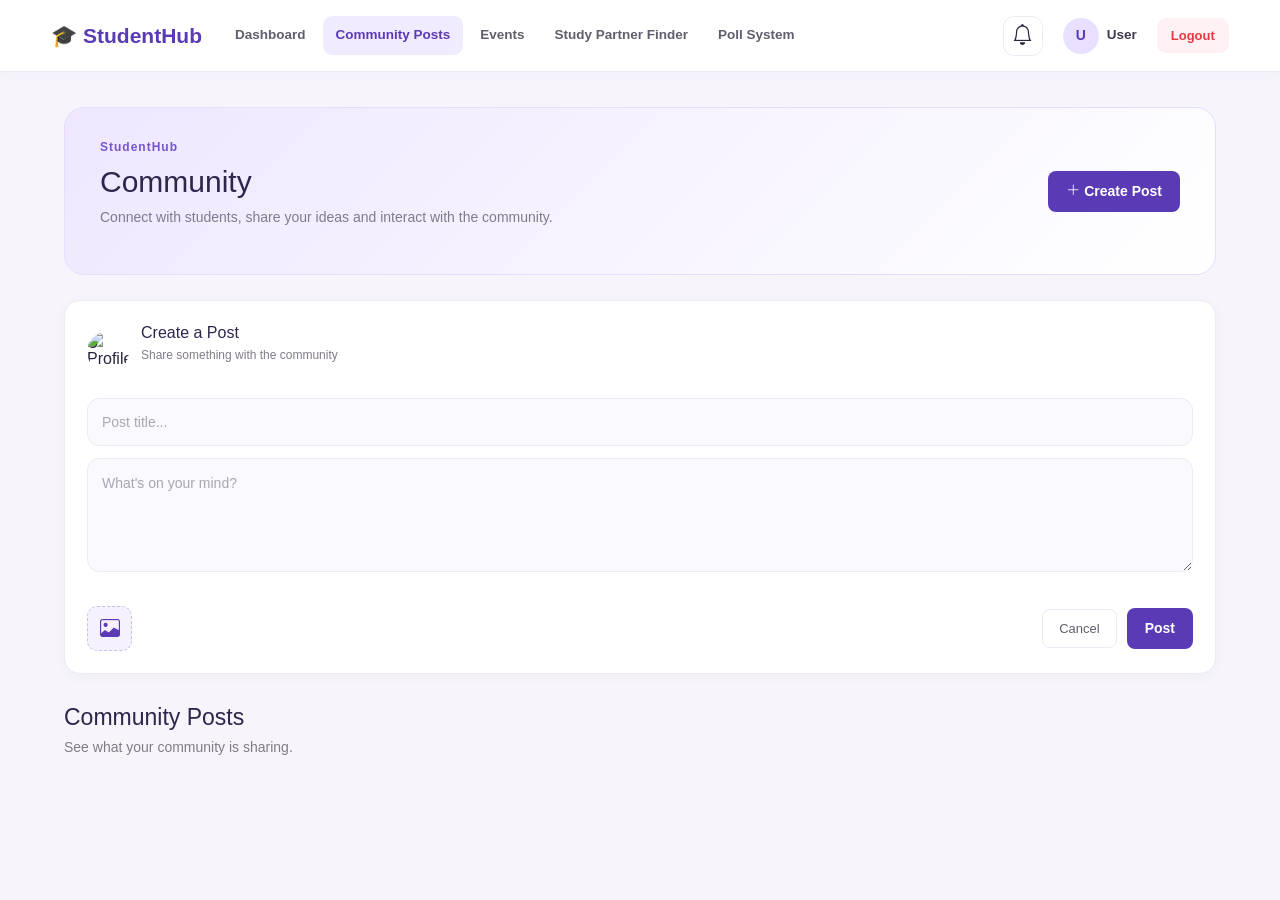
==== commit 518e25ba: "Complete" ====
--- a/community.html
+++ b/community.html
@@ -37,7 +37,9 @@
             🎓 StudentHub
         </a>
 
-
+<button class="hamburger-btn" id="hamburgerBtn" aria-label="Toggle navigation">
+      <i class="bi bi-list"></i>
+</button>
         <!-- NAV LINKS -->
         <div class="nav-links">
 
--- a/css/community.css
+++ b/css/community.css
@@ -2444,4 +2444,198 @@
         max-width: none;
     }
 
+}
+
+/* =========================================================
+   RESPONSIVE HAMBURGER NAVBAR
+   ========================================================= */
+
+.hamburger-btn {
+    display: none;
+
+    width: 42px;
+    height: 42px;
+
+    border: none;
+    background: transparent;
+
+    color: #5b3bb5;
+
+    border-radius: 10px;
+
+    align-items: center;
+    justify-content: center;
+
+    font-size: 21px;
+
+    cursor: pointer;
+
+    transition: 0.3s;
+
+    flex-shrink: 0;
+}
+
+.hamburger-btn:hover {
+    background: #f3efff;
+}
+
+
+/* =========================================================
+   TABLET / MOBILE
+   ========================================================= */
+
+@media (max-width: 900px) {
+
+    .navbar {
+        min-height: 68px;
+
+        padding: 10px 4%;
+
+        gap: 10px;
+
+        flex-wrap: nowrap;
+
+        position: sticky;
+        top: 0;
+    }
+
+    .logo {
+        font-size: 19px;
+    }
+
+    .hamburger-btn {
+        display: flex;
+
+        margin-left: auto;
+    }
+
+    .nav-links {
+        position: absolute;
+
+        top: 100%;
+        left: 0;
+        right: 0;
+
+        width: 100%;
+
+        background: white;
+
+        border-top: 1px solid #eeeaf5;
+        border-bottom: 1px solid #eeeaf5;
+
+        box-shadow:
+            0 10px 25px rgba(48, 37, 76, 0.08);
+
+        display: none;
+
+        flex-direction: column;
+
+        align-items: stretch;
+
+        gap: 4px;
+
+        padding: 12px 4%;
+
+        z-index: 999;
+    }
+
+    .nav-links.show {
+        display: flex;
+    }
+
+    .nav-links a {
+        width: 100%;
+
+        padding: 12px 14px;
+
+        border-radius: 9px;
+
+        font-size: 14px;
+    }
+
+    .nav-right {
+        margin-left: 0;
+
+        gap: 8px;
+    }
+
+    .profile-button > span:not(.profile-arrow) {
+        display: none;
+    }
+}
+
+
+/* =========================================================
+   SMALL MOBILE
+   ========================================================= */
+
+@media (max-width: 576px) {
+
+    .navbar {
+        padding: 9px 4%;
+    }
+
+    .logo {
+        font-size: 17px;
+    }
+
+    .hamburger-btn {
+        width: 38px;
+        height: 38px;
+
+        font-size: 19px;
+    }
+
+    .notification-btn {
+        width: 38px;
+        height: 38px;
+    }
+
+    .profile-picture {
+        width: 35px;
+        height: 35px;
+    }
+
+    .nav-links {
+        padding: 10px 4%;
+    }
+
+    .nav-links a {
+        font-size: 13px;
+
+        padding: 11px 12px;
+    }
+}
+
+
+/* =========================================================
+   VERY SMALL MOBILE
+   ========================================================= */
+
+@media (max-width: 380px) {
+
+    .logo {
+        font-size: 15px;
+    }
+
+    .nav-right {
+        gap: 3px;
+    }
+
+    .hamburger-btn {
+        width: 35px;
+        height: 35px;
+
+        font-size: 18px;
+    }
+
+    .notification-btn {
+        width: 35px;
+        height: 35px;
+    }
+
+    .profile-picture {
+        width: 33px;
+        height: 33px;
+    }
 }
